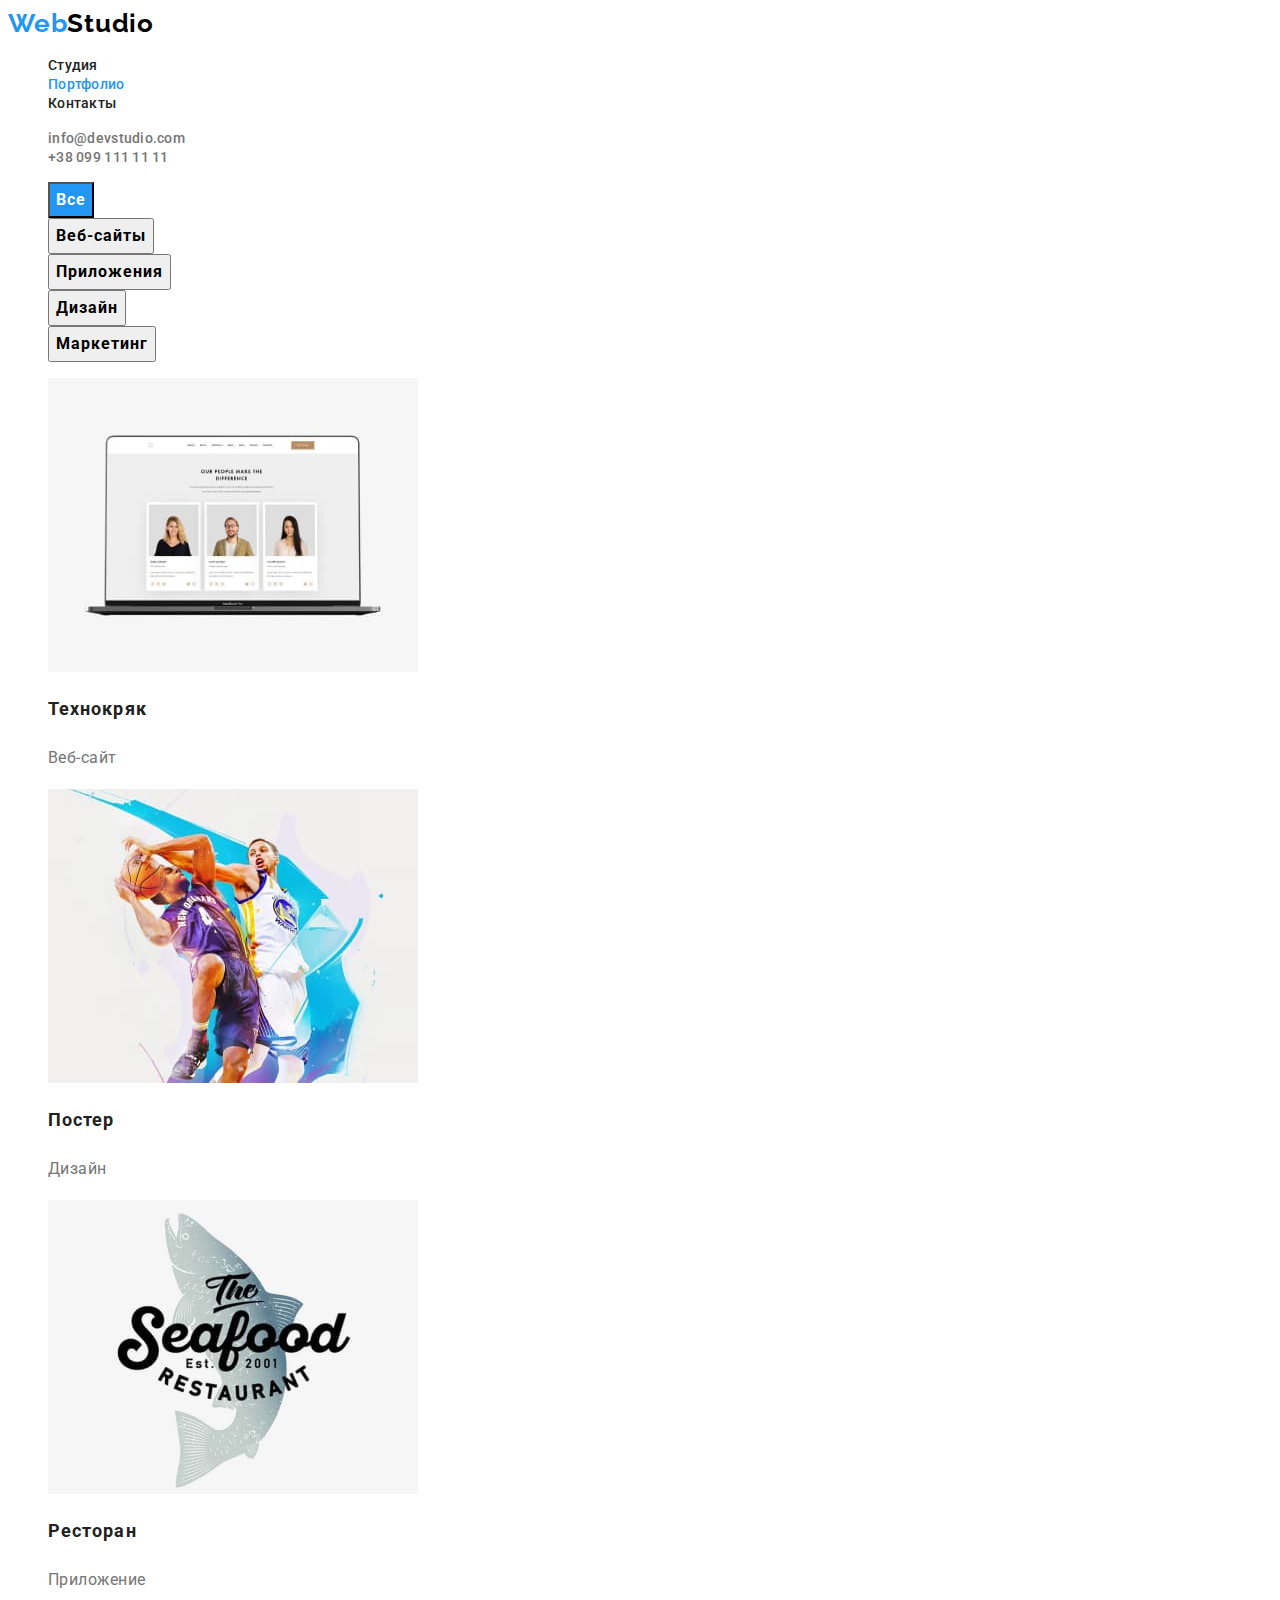
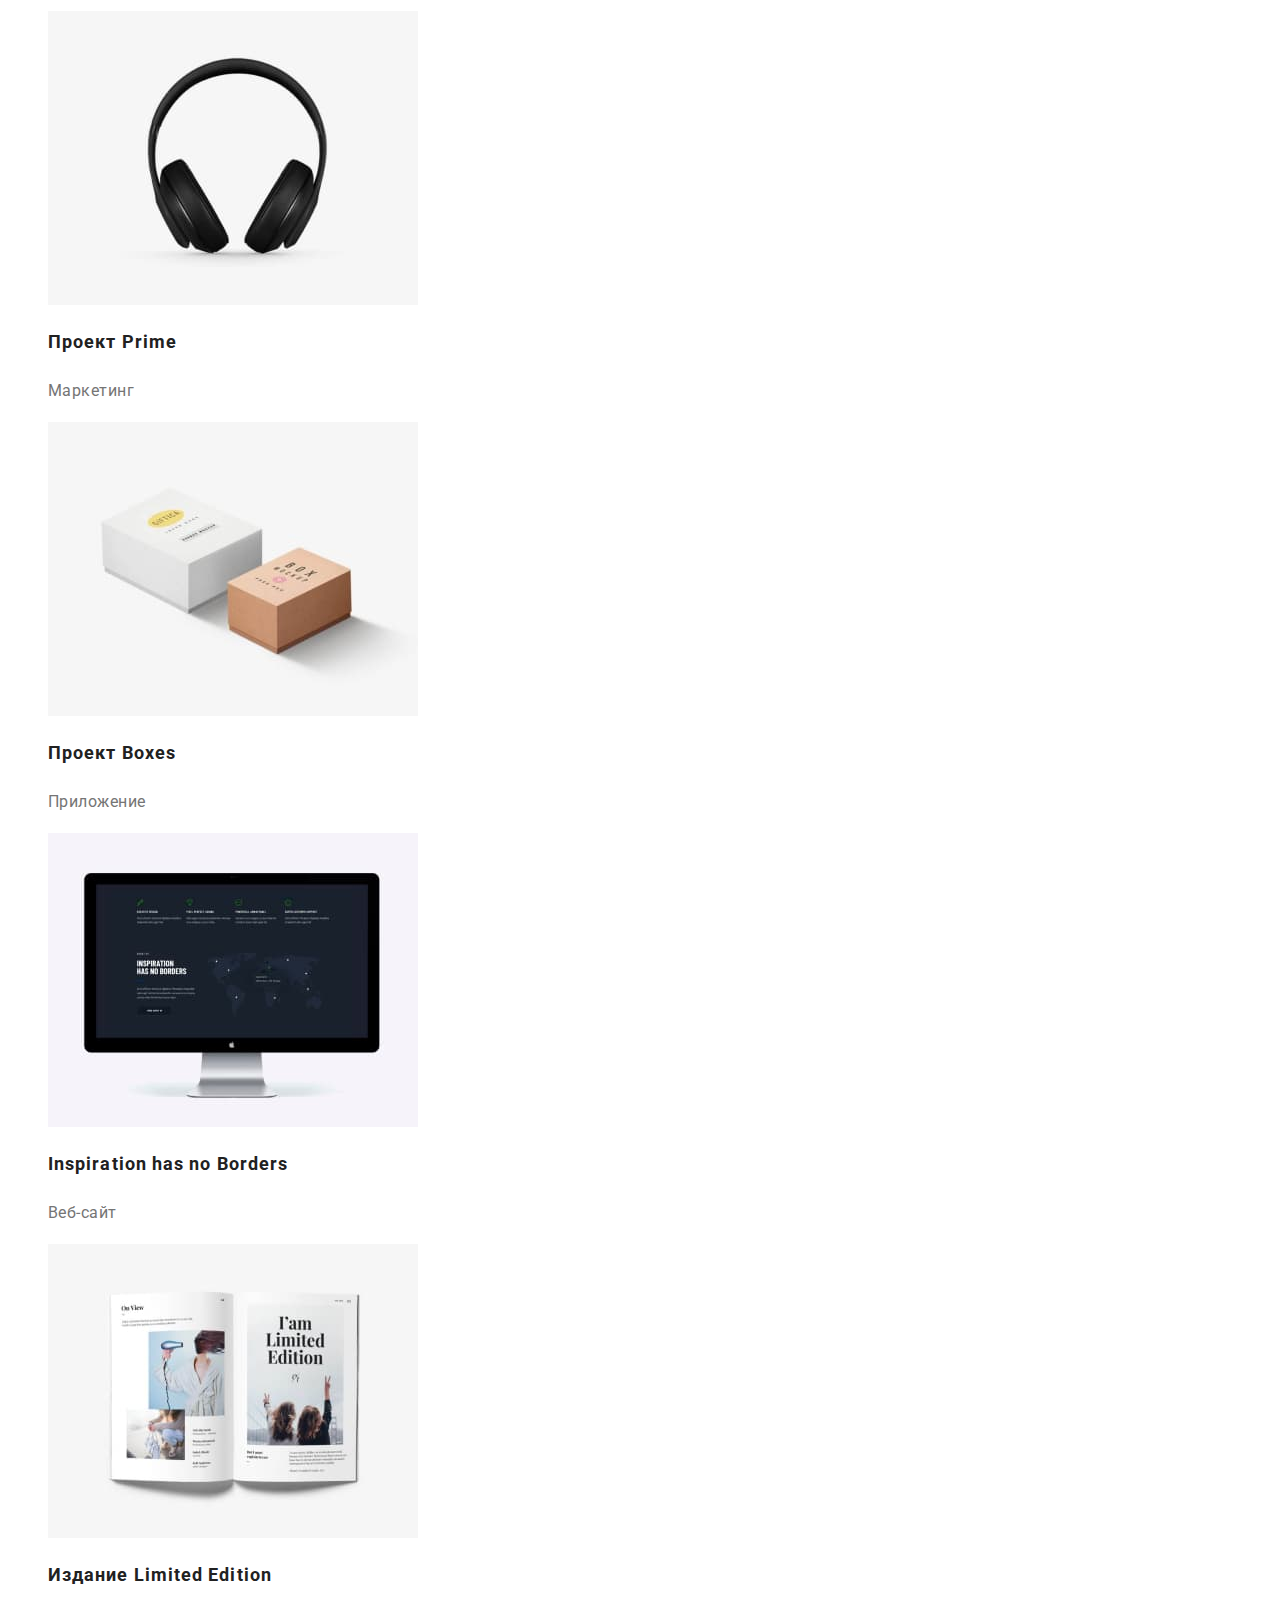
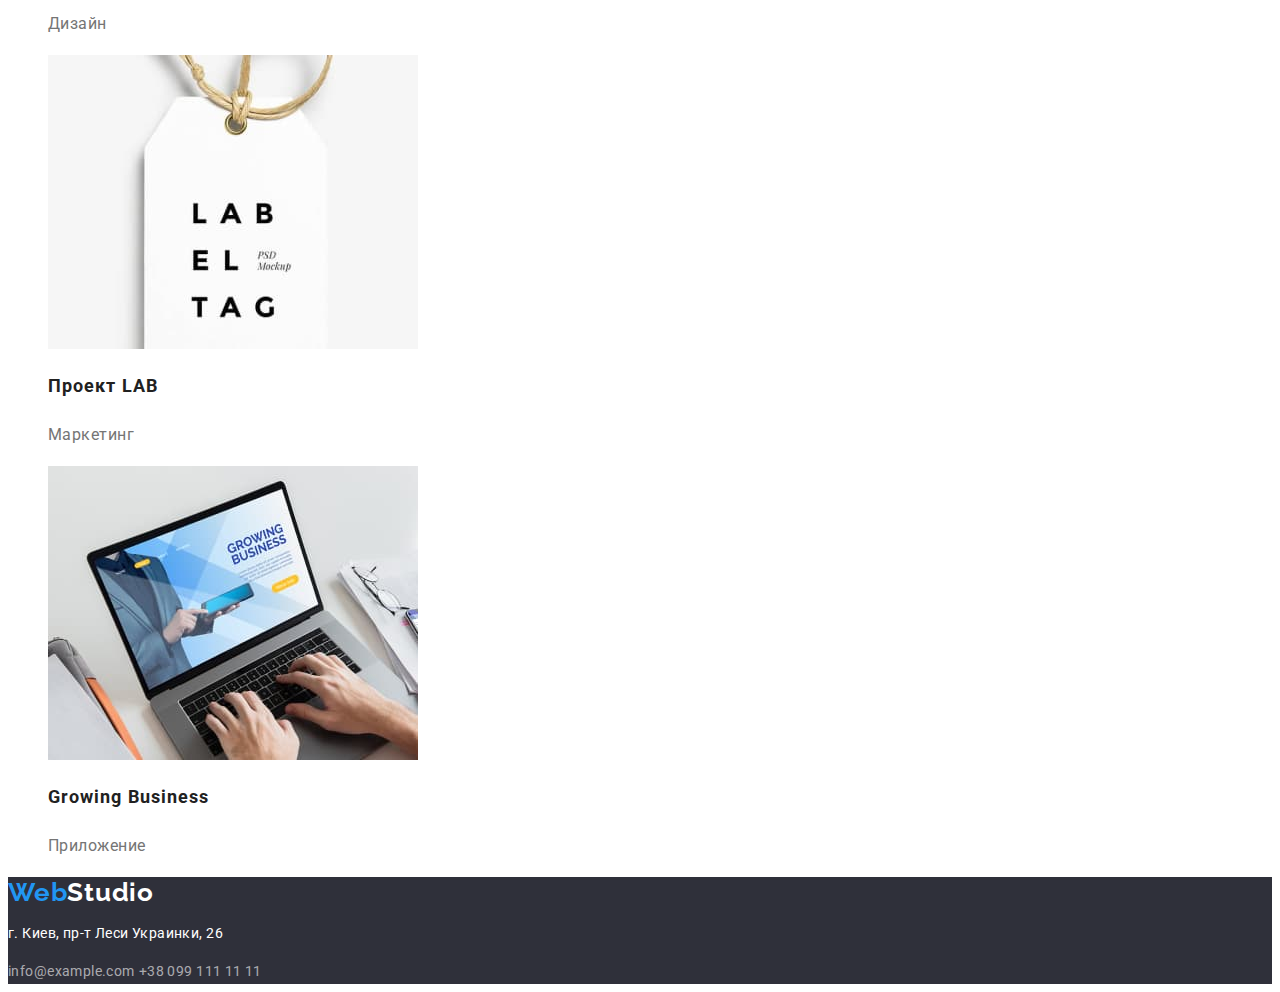
==== portfolio.html @ f2d8eeba "Initial commit" ====
<!DOCTYPE html>
<html lang="ru">
  <head>
    <meta charset="UTF-8" />
    <meta http-equiv="X-UA-Compatible" content="IE=edge" />
    <meta name="viewport" content="width=device-width, initial-scale=1.0" />
    <title lang="en">Портфолио</title>
    <!-- Fonts start -->
    <link rel="preconnect" href="https://fonts.googleapis.com" />
    <link rel="preconnect" href="https://fonts.gstatic.com" crossorigin />
    <link
      href="https://fonts.googleapis.com/css2?family=Raleway:wght@700&family=Roboto:wght@400;500;700;900&display=swap"
      rel="stylesheet"
    />
    <!-- Font end -->
    <link rel="stylesheet" href="./css/styles.css" />
  </head>
  <body>
    <!--Header-->

    <header class="header">
      <a class="link header-logo" lang="en" href="./index.html"
        >Web<span class="header-logo-cl">Studio</span></a
      >
      <nav class="nav">
        <ul class="list nav-list">
          <li><a class="link nav-link nav-link" href="./index.html">Студия</a></li>
          <li><a class="link nav-link-current" href="./portfolio.html">Портфолио</a></li>
          <li><a class="link nav-link" href="">Контакты</a></li>
        </ul>
      </nav>
      <ul class="list contact-list">
        <li>
          <a class="link header-link" lang="en" href="mailto:info@devstudio.com"
            >info@devstudio.com</a
          >
        </li>
        <li><a class="link header-link" href="tel:+380961111111">+38 099 111 11 11</a></li>
      </ul>
    </header>

    <!-- Main portfolio -->

    <main class="portfolio">
      <h1 hidden>Портфолио</h1>
      <section>
        <ul class="list portfolio-but-list">
          <li>
            <button class="btn portfolio-btn-current" type="button">Все</button>
          </li>
          <li><button class="btn portfolio-btn" type="button">Веб-сайты</button></li>
          <li><button class="btn portfolio-btn" type="button">Приложения</button></li>
          <li><button class="btn portfolio-btn" type="button">Дизайн</button></li>
          <li><button class="btn portfolio-btn" type="button">Маркетинг</button></li>
        </ul>
        <ul>
          <li class="list portfolio-list">
            <a class="link" href="">
              <img src="./images/portfolio/tehnokryac.jpg" alt="веб-сайт технокряк" width="370" />
              <h2 class="portfolio-title">Технокряк</h2>
              <p class="portfolio-text">Веб-сайт</p>
            </a>
          </li>
          <li class="list portfolio-list">
            <a class="link" href="">
              <img src="./images/portfolio/poster.jpg" alt="Постер" width="370" />
              <h2 class="portfolio-title">Постер</h2>
              <p class="portfolio-text">Дизайн</p>
            </a>
          </li>
          <li class="list portfolio-list">
            <a class="link" href="">
              <img src="./images/portfolio/restaurant.jpg" alt="Ресторан морской эды" width="370" />
              <h2 class="portfolio-title">Ресторан</h2>
              <p class="portfolio-text">Приложение</p>
            </a>
          </li>
          <li class="list portfolio-list">
            <a class="link" href="">
              <img src="./images/portfolio/project_prime.jpg" alt="Проект прайм" width="370" />
              <h2 class="portfolio-title">Проект Prime</h2>
              <p class="portfolio-text">Маркетинг</p>
            </a>
          </li>
          <li class="list portfolio-list">
            <a class="link" href="">
              <img src="./images/portfolio/project_boxes.jpg" alt="Проект Коробки" width="370" />
              <h2 class="portfolio-title">Проект Boxes</h2>
              <p class="portfolio-text">Приложение</p>
            </a>
          </li>
          <li class="list portfolio-list">
            <a class="link" href="">
              <img
                src="./images/portfolio/inspiration.jpg"
                lang="en"
                alt="Inspiration has no Borders"
                width="370"
              />
              <h2 lang="en" class="portfolio-title">Inspiration has no Borders</h2>
              <p class="portfolio-text">Веб-сайт</p>
            </a>
          </li>
          <li class="list portfolio-list">
            <a class="link" href="">
              <img src="./images/portfolio/limeted_edition.jpg" alt="Издание" width="370" />
              <h2 class="portfolio-title">Издание Limited Edition</h2>
              <p class="portfolio-text">Дизайн</p>
            </a>
          </li>

          <li class="list portfolio-list">
            <a class="link" href="">
              <img src="./images/portfolio/project_lab.jpg" alt="Проект ЛАБ" width="370" />
              <h2 class="portfolio-title">Проект LAB</h2>
              <p class="portfolio-text">Маркетинг</p>
            </a>
          </li>
          <li class="list portfolio-list">
            <a class="link" href="">
              <img
                src="./images/portfolio/growing_busines.jpg"
                lang="en"
                alt="Growing Business"
                width="370"
              />
              <h2 class="portfolio-title">Growing Business</h2>
              <p class="portfolio-text">Приложение</p>
            </a>
          </li>
        </ul>
      </section>
    </main>

    <!-- Footter -->

    <footer class="footer">
      <a class="link footer-logo" lang="en" href="./index.html"
        >Web<span class="footer-logo-cl">Studio</span></a
      >
      <address class="address">
        <p class="footer-text">г. Киев, пр-т Леси Украинки, 26</p>
        <a class="link footer-link" lang="en" href="mailto:info@example.com">info@example.com</a>
        <a class="link footer-link" href="tel:+380961111111">+38 099 111 11 11</a>
      </address>
    </footer>
  </body>
</html>
---- css/styles.css ----
:root {
  /* Fonts */
  --main-font: 'Roboto', sans-serif;
  --secondary-font: 'Raleway', sans-serif;
  /* Text colors */
  --main-txt-cl: #757575;
  --accent-txt-cl: #2196f3;
  /* bg colors */
  --dark-bg-cl: #2f303a;
  --light-bg-cl: #f5f4fa;
  --light-bg-portfolio-cl: #eeeeee;
  /* Others */
}

/* Comon styles */

body {
  font-family: var(--main-font);
  color: var(--main-txt-cl);
}

/* Reset styles */

.list {
  list-style: none;
  color: currentColor;
}
.link {
  text-decoration: none;
}

/* Base styles */
.btn {
  font-family: inherit;
  font-weight: 700;
  font-size: 16px;
  line-height: 1.88em;
  display: flex;
  letter-spacing: 0.06em;
  cursor: pointer;
}
.btn:hover {
  color: #ffffff;
  background-color: var(--accent-txt-cl);
}
.btn:focus {
  color: #ffffff;
  background-color: var(--accent-txt-cl);
}
/* header  */

/* Navigation */
.header-link {
  color: #757575;
  font-weight: 500;
  font-size: 14px;
  line-height: 1.14em;
  letter-spacing: 0.02em;
}
.nav-link {
  font-weight: 500;
  font-size: 14px;
  line-height: 1.14em;
  letter-spacing: 0.02em;
  color: #212121;
}
.nav-link:hover,
.nav-link:focus,
.header-link:hover,
.header-link:focus {
  color: var(--accent-txt-cl);
}
.footer-link:hover,
.footer-link:focus {
  color: var(--accent-txt-cl);
}
.portfolio-btn-current {
  background-color: #2196f3;
  color: #ffffff;
}
.nav-link-current,
.header-logo,
.footer-logo {
  color: var(--accent-txt-cl);
}

/* Logo */

.header-logo {
  font-family: 'Raleway';
  font-style: normal;
  font-weight: 700;
  font-size: 26px;
  line-height: 1.19em;
  letter-spacing: 0.03em;

  color: #2196f3;
}
.header-logo-cl {
  font-family: 'Raleway';
  font-weight: 700;
  font-size: 26px;
  line-height: 1.19em;
  letter-spacing: 0.03em;
}
.header-logo-cl {
  color: #000000;
}

/* Hero */
.main-section {
  background: #2f303a;
}
.main-text {
  font-weight: 900;
  font-size: 44px;
  line-height: 1.36em;
  text-align: center;
  letter-spacing: 0.06em;
  text-transform: uppercase;

  color: #ffffff;
}
.btn-mode-blue {
  font-weight: 700;
  font-size: 16px;
  line-height: 1.88em;
  display: flex;
  letter-spacing: 0.06em;
  color: #ffffff;
  background-color: var(--accent-txt-cl);
}
.btn-mode-blue:focus {
  background-color: #188ce8;
}
.btn-mode-blue:hover {
  background-color: #188ce8;
}

/* About us */

.about-item-title {
  font-weight: 700;
  font-size: 14px;
  line-height: 1.14em;
  letter-spacing: 0.03em;
  text-transform: uppercase;

  color: #212121;
}
.about-item-text {
  font-weight: 400;
  font-size: 14px;
  line-height: 1.71em;

  letter-spacing: 0.03em;
}

/* Specification */

.Specification-title {
  font-weight: 700;
  font-size: 36px;
  line-height: 1.17em;
  letter-spacing: 0.03em;

  color: #212121;
}

/* Teem */

.teem-section {
  background: #f5f4fa;
}
.Teem-title {
  font-weight: 700;
  font-size: 36px;
  line-height: 1.17em;
  letter-spacing: 0.03em;
  color: #212121;
}
.Teem-name-title {
  font-weight: 500;
  font-size: 16px;
  line-height: 1.19em;
  letter-spacing: 0.03em;

  color: #212121;
}
.teem-text {
  font-weight: 400;
  font-size: 16px;
  line-height: 1.19em;
  letter-spacing: 0.03em;
}
/* Footer */

/*Footer logo */
.footer {
  background: #2f303a;
}
.footer-logo {
  font-family: 'Raleway';
  font-style: normal;
  font-weight: 700;
  font-size: 26px;
  line-height: 1.14em;
  letter-spacing: 0.03em;

  color: #2196f3;
}

.footer-logo-cl {
  font-family: 'Raleway';
  font-weight: 700;
  font-size: 26px;
  line-height: 1.19em;
  letter-spacing: 0.03em;

  color: #ffffff;
}
/* Adress */

.footer-text {
  font-weight: 400;
  font-size: 14px;
  line-height: 1.71em;
  letter-spacing: 0.03em;

  color: #ffffff;
}
.address {
  font-style: normal;
}
.footer-link {
  font-weight: 400;
  font-size: 14px;
  line-height: 1.71em;
  letter-spacing: 0.03em;

  color: rgba(255, 255, 255, 0.6);
}

/* Portfolio */

.portfolio-title {
  font-weight: 700;
  font-size: 18px;
  line-height: 2em;
  letter-spacing: 0.06em;

  color: #212121;
}
.portfolio-text {
  font-weight: 400;
  font-size: 16px;
  line-height: 1.88em;
  letter-spacing: 0.03em;

  color: #757575;
}
.nav-link-current {
  font-weight: 500;
  font-size: 14px;
  line-height: 1.14em;
  letter-spacing: 0.02em;

  color: #2196f3;
}
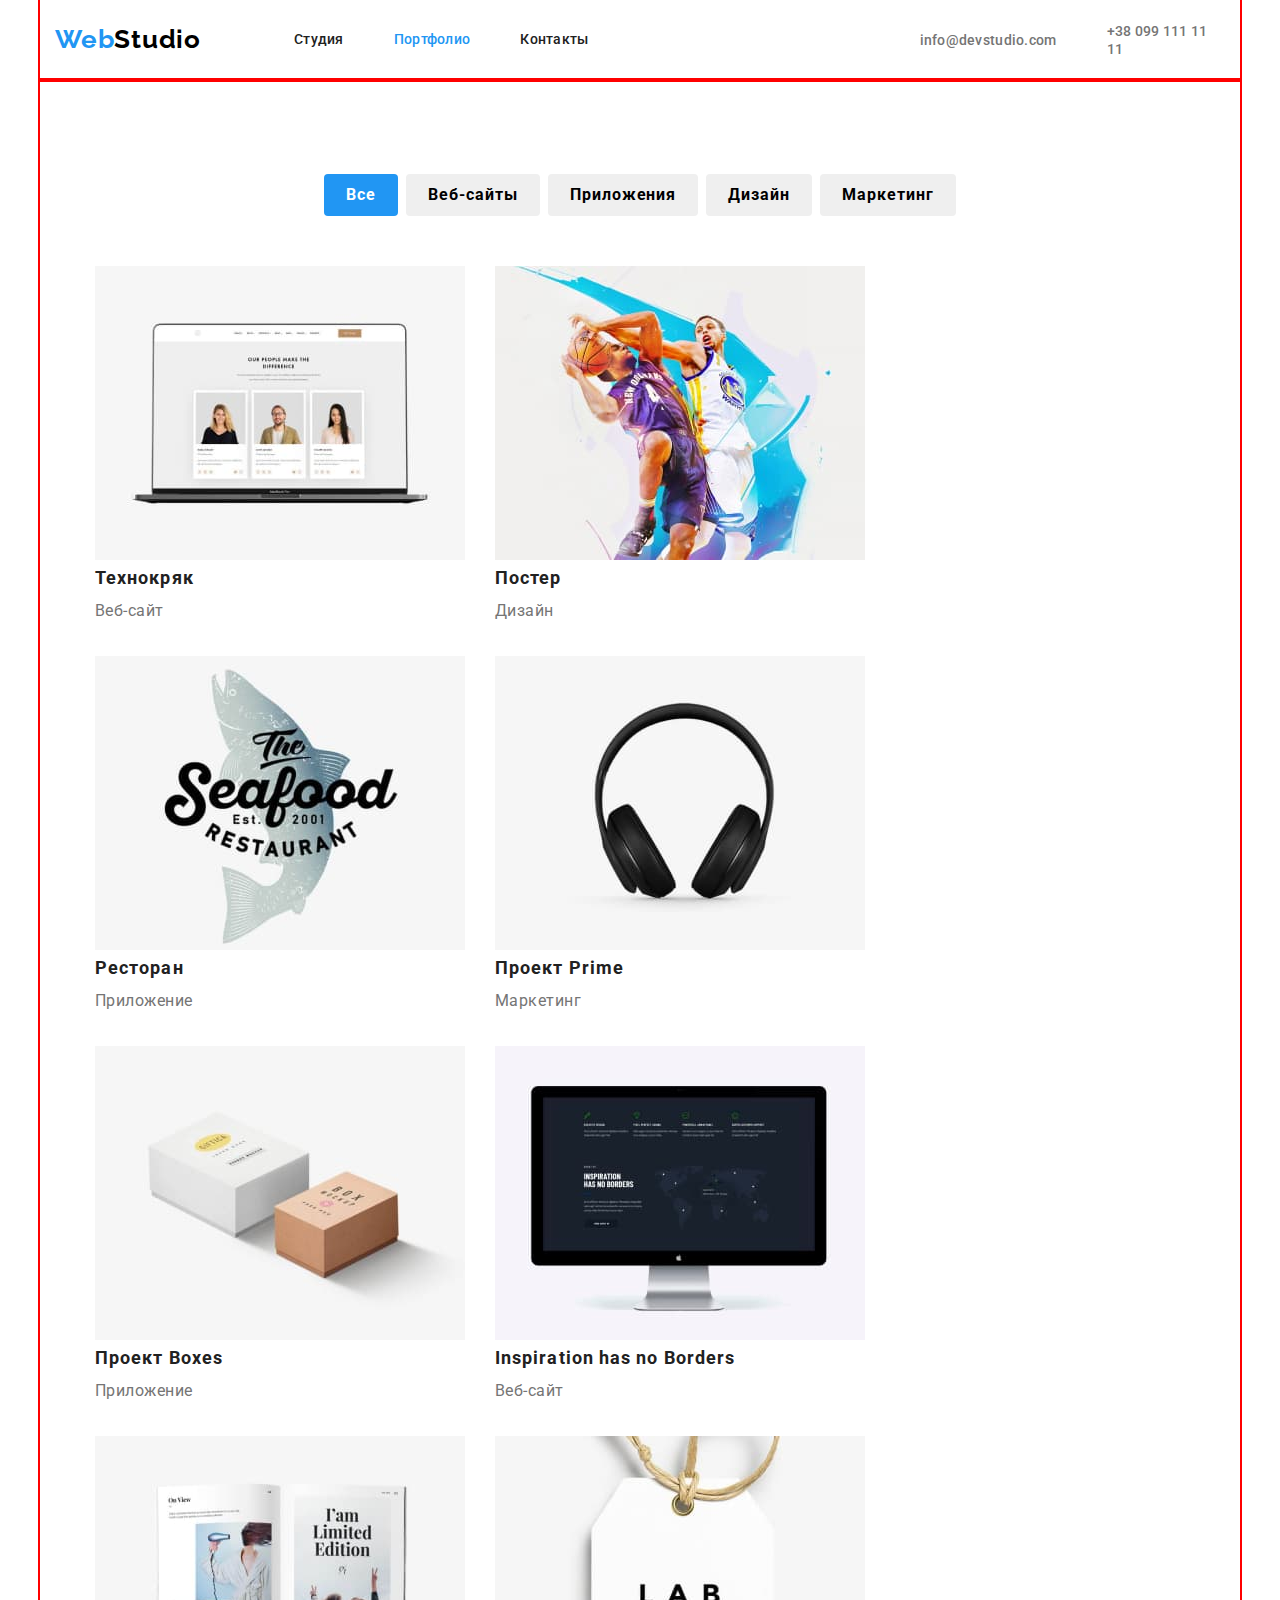
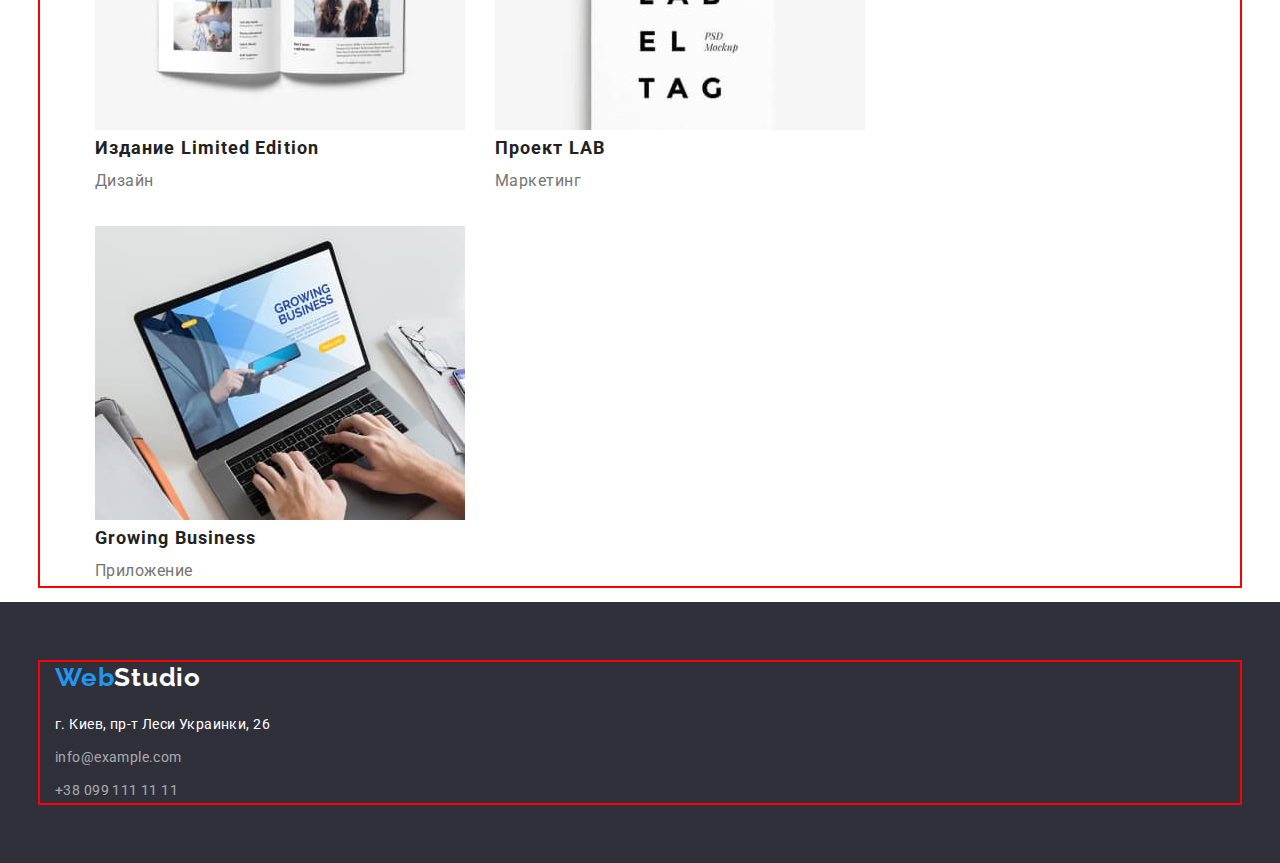
==== commit 31fb9dac: "studio+" ====
--- a/portfolio.html
+++ b/portfolio.html
@@ -12,6 +12,10 @@
       href="https://fonts.googleapis.com/css2?family=Raleway:wght@700&family=Roboto:wght@400;500;700;900&display=swap"
       rel="stylesheet"
     />
+    <link
+      rel="stylesheet"
+      href="https://cdnjs.cloudflare.com/ajax/libs/modern-normalize/1.1.0/modern-normalize.min.css"
+    />
     <!-- Font end -->
     <link rel="stylesheet" href="./css/styles.css" />
   </head>
@@ -19,130 +23,137 @@
     <!--Header-->
 
     <header class="header">
-      <a class="link header-logo" lang="en" href="./index.html"
-        >Web<span class="header-logo-cl">Studio</span></a
-      >
-      <nav class="nav">
-        <ul class="list nav-list">
-          <li><a class="link nav-link nav-link" href="./index.html">Студия</a></li>
-          <li><a class="link nav-link-current" href="./portfolio.html">Портфолио</a></li>
-          <li><a class="link nav-link" href="">Контакты</a></li>
+      <div class="conteiner header-conteiner">
+        <a class="link header-logo" lang="en" href="./index.html"
+          >Web<span class="header-logo-cl">Studio</span></a
+        >
+        <nav class="nav">
+          <ul class="list nav-list">
+            <li><a class="link nav-link nav-link" href="./index.html">Студия</a></li>
+            <li><a class="link nav-link nav-link-current" href="./portfolio.html">Портфолио</a></li>
+            <li><a class="link nav-link" href="">Контакты</a></li>
+          </ul>
+        </nav>
+        <ul class="list contact-list">
+          <li>
+            <a class="link header-link" lang="en" href="mailto:info@devstudio.com"
+              >info@devstudio.com</a
+            >
+          </li>
+          <li><a class="link header-link" href="tel:+380961111111">+38 099 111 11 11</a></li>
         </ul>
-      </nav>
-      <ul class="list contact-list">
-        <li>
-          <a class="link header-link" lang="en" href="mailto:info@devstudio.com"
-            >info@devstudio.com</a
-          >
-        </li>
-        <li><a class="link header-link" href="tel:+380961111111">+38 099 111 11 11</a></li>
-      </ul>
+      </div>
     </header>
 
     <!-- Main portfolio -->
 
     <main class="portfolio">
-      <h1 hidden>Портфолио</h1>
       <section>
-        <ul class="list portfolio-but-list">
-          <li>
-            <button class="btn portfolio-btn-current" type="button">Все</button>
-          </li>
-          <li><button class="btn portfolio-btn" type="button">Веб-сайты</button></li>
-          <li><button class="btn portfolio-btn" type="button">Приложения</button></li>
-          <li><button class="btn portfolio-btn" type="button">Дизайн</button></li>
-          <li><button class="btn portfolio-btn" type="button">Маркетинг</button></li>
-        </ul>
-        <ul>
-          <li class="list portfolio-list">
-            <a class="link" href="">
-              <img src="./images/portfolio/tehnokryac.jpg" alt="веб-сайт технокряк" width="370" />
-              <h2 class="portfolio-title">Технокряк</h2>
-              <p class="portfolio-text">Веб-сайт</p>
-            </a>
-          </li>
-          <li class="list portfolio-list">
-            <a class="link" href="">
-              <img src="./images/portfolio/poster.jpg" alt="Постер" width="370" />
-              <h2 class="portfolio-title">Постер</h2>
-              <p class="portfolio-text">Дизайн</p>
-            </a>
-          </li>
-          <li class="list portfolio-list">
-            <a class="link" href="">
-              <img src="./images/portfolio/restaurant.jpg" alt="Ресторан морской эды" width="370" />
-              <h2 class="portfolio-title">Ресторан</h2>
-              <p class="portfolio-text">Приложение</p>
-            </a>
-          </li>
-          <li class="list portfolio-list">
-            <a class="link" href="">
-              <img src="./images/portfolio/project_prime.jpg" alt="Проект прайм" width="370" />
-              <h2 class="portfolio-title">Проект Prime</h2>
-              <p class="portfolio-text">Маркетинг</p>
-            </a>
-          </li>
-          <li class="list portfolio-list">
-            <a class="link" href="">
-              <img src="./images/portfolio/project_boxes.jpg" alt="Проект Коробки" width="370" />
-              <h2 class="portfolio-title">Проект Boxes</h2>
-              <p class="portfolio-text">Приложение</p>
-            </a>
-          </li>
-          <li class="list portfolio-list">
-            <a class="link" href="">
-              <img
-                src="./images/portfolio/inspiration.jpg"
-                lang="en"
-                alt="Inspiration has no Borders"
-                width="370"
-              />
-              <h2 lang="en" class="portfolio-title">Inspiration has no Borders</h2>
-              <p class="portfolio-text">Веб-сайт</p>
-            </a>
-          </li>
-          <li class="list portfolio-list">
-            <a class="link" href="">
-              <img src="./images/portfolio/limeted_edition.jpg" alt="Издание" width="370" />
-              <h2 class="portfolio-title">Издание Limited Edition</h2>
-              <p class="portfolio-text">Дизайн</p>
-            </a>
-          </li>
-
-          <li class="list portfolio-list">
-            <a class="link" href="">
-              <img src="./images/portfolio/project_lab.jpg" alt="Проект ЛАБ" width="370" />
-              <h2 class="portfolio-title">Проект LAB</h2>
-              <p class="portfolio-text">Маркетинг</p>
-            </a>
-          </li>
-          <li class="list portfolio-list">
-            <a class="link" href="">
-              <img
-                src="./images/portfolio/growing_busines.jpg"
-                lang="en"
-                alt="Growing Business"
-                width="370"
-              />
-              <h2 class="portfolio-title">Growing Business</h2>
-              <p class="portfolio-text">Приложение</p>
-            </a>
-          </li>
-        </ul>
+        <div class="conteiner">
+          <h1 class="visually-hidden">Портфолио</h1>
+ <!-- Buttons -->
+          <ul class="list portfolio-but-list">
+            <li>
+              <button class="btn portfolio-btn-current" type="button">Все</button>
+            </li>
+            <li><button class="btn portfolio-btn" type="button">Веб-сайты</button></li>
+            <li><button class="btn portfolio-btn" type="button">Приложения</button></li>
+            <li><button class="btn portfolio-btn" type="button">Дизайн</button></li>
+            <li><button class="btn portfolio-btn" type="button">Маркетинг</button></li>
+          </ul>
+          <ul class="portfolio-list">
+            <li class="link portfolio-item">
+              <a class="link" href="">
+                <img src="./images/portfolio/tehnokryac.jpg" alt="веб-сайт технокряк" width="370" />
+                <h2 class="portfolio-title">Технокряк</h2>
+                <p class="portfolio-text">Веб-сайт</p>
+              </a>
+            </li>
+            <li class="link portfolio-item">
+              <a class="link" href="">
+                <img src="./images/portfolio/poster.jpg" alt="Постер" width="370" />
+                <h2 class="portfolio-title">Постер</h2>
+                <p class="portfolio-text">Дизайн</p>
+              </a>
+            </li>
+            <li class="link portfolio-item">
+              <a class="link" href="">
+                <img src="./images/portfolio/restaurant.jpg" alt="Ресторан морской эды" width="370" />
+                <h2 class="portfolio-title">Ресторан</h2>
+                <p class="portfolio-text">Приложение</p>
+              </a>
+            </li>
+            <li class="link portfolio-item">
+              <a class="link" href="">
+                <img src="./images/portfolio/project_prime.jpg" alt="Проект прайм" width="370" />
+                <h2 class="portfolio-title">Проект Prime</h2>
+                <p class="portfolio-text">Маркетинг</p>
+              </a>
+            </li>
+            <li class="link portfolio-item">
+              <a class="link" href="">
+                <img src="./images/portfolio/project_boxes.jpg" alt="Проект Коробки" width="370" />
+                <h2 class="portfolio-title">Проект Boxes</h2>
+                <p class="portfolio-text">Приложение</p>
+              </a>
+            </li>
+            <li class="link portfolio-item">
+              <a class="link" href="">
+                <img
+                  src="./images/portfolio/inspiration.jpg"
+                  lang="en"
+                  alt="Inspiration has no Borders"
+                  width="370"
+                />
+                <h2 lang="en" class="portfolio-title">Inspiration has no Borders</h2>
+                <p class="portfolio-text">Веб-сайт</p>
+              </a>
+            </li>
+            <li class="link portfolio-item">
+              <a class="link" href="">
+                <img src="./images/portfolio/limeted_edition.jpg" alt="Издание" width="370" />
+                <h2 class="portfolio-title">Издание Limited Edition</h2>
+                <p class="portfolio-text">Дизайн</p>
+              </a>
+            </li>
+  
+            <li class="link portfolio-item">
+              <a class="link" href="">
+                <img src="./images/portfolio/project_lab.jpg" alt="Проект ЛАБ" width="370" />
+                <h2 class="portfolio-title">Проект LAB</h2>
+                <p class="portfolio-text">Маркетинг</p>
+              </a>
+            </li>
+            <li class="link portfolio-item">
+              <a class="link" href="">
+                <img
+                  src="./images/portfolio/growing_busines.jpg"
+                  lang="en"
+                  alt="Growing Business"
+                  width="370"
+                />
+                <h2 class="portfolio-title">Growing Business</h2>
+                <p class="portfolio-text">Приложение</p>
+              </a>
+            </li>
+          </ul>
+        </div>       
       </section>
     </main>
 
     <!-- Footter -->
 
     <footer class="footer">
-      <a class="link footer-logo" lang="en" href="./index.html"
-        >Web<span class="footer-logo-cl">Studio</span></a
-      >
-      <address class="address">
-        <p class="footer-text">г. Киев, пр-т Леси Украинки, 26</p>
-        <a class="link footer-link" lang="en" href="mailto:info@example.com">info@example.com</a>
-        <a class="link footer-link" href="tel:+380961111111">+38 099 111 11 11</a>
-      </address>
+      <div class="conteiner">
+        <a class="link footer-logo" lang="en" href="./index.html"
+          >Web<span class="footer-logo-cl">Studio</span></a
+        >
+        <address class="address">
+          <p class="footer-text">г. Киев, пр-т Леси Украинки, 26</p>
+          <a class="link footer-link" lang="en" href="mailto:info@example.com">info@example.com</a>
+          <a class="link footer-tel" href="tel:+380961111111">+38 099 111 11 11</a>
+        </address>
+      </div>
     </footer>
   </body>
 </html>
--- a/css/styles.css
+++ b/css/styles.css
@@ -9,6 +9,7 @@
   --dark-bg-cl: #2f303a;
   --light-bg-cl: #f5f4fa;
   --light-bg-portfolio-cl: #eeeeee;
+  --main-white: #ffffff;
   /* Others */
 }
 
@@ -21,12 +22,31 @@
 
 /* Reset styles */
 
+
+.link,
 .list {
   list-style: none;
   color: currentColor;
-}
-.link {
   text-decoration: none;
+  margin: 0;
+  padding: 0;
+}
+h1,
+h2,
+h3,
+h4,
+h5,
+p {
+  margin: 0;
+}
+img {
+  display: block;
+}
+.conteiner {
+  width: 1200px;
+  margin: 0 auto;
+  padding: 0 15px;
+  outline: 2px solid red;
 }
 
 /* Base styles */
@@ -38,32 +58,62 @@
   display: flex;
   letter-spacing: 0.06em;
   cursor: pointer;
+  padding: 6px 22px;
+  border-radius: 4px;
+  border: none;
 }
 .btn:hover {
-  color: #ffffff;
+  color: var(--main-white);
   background-color: var(--accent-txt-cl);
 }
 .btn:focus {
-  color: #ffffff;
+  color: var(--main-white);
   background-color: var(--accent-txt-cl);
 }
+
 /* header  */
 
+.header-conteiner {
+  display: flex;
+}
+.header {
+  background-color: var(--main-white);
+}
+
+/* Logo */
+
+.header-logo {
+  font-family: 'Raleway';
+  font-style: normal;
+  font-weight: 700;
+  font-size: 26px;
+  line-height: 1.19em;
+  letter-spacing: 0.03em;
+
+  color: #2196f3;
+}
+
+.header-logo-cl {
+  color: #000000;
+}
+.header-logo {
+  display: block;
+  padding-top: 24px;
+  align-items: center;
+  margin-right: 93px;
+}
+
 /* Navigation */
+
 .header-link {
-  color: #757575;
+  color: var(--main-txt-cl);
   font-weight: 500;
   font-size: 14px;
   line-height: 1.14em;
   letter-spacing: 0.02em;
-}
-.nav-link {
-  font-weight: 500;
-  font-size: 14px;
-  line-height: 1.14em;
-  letter-spacing: 0.02em;
-  color: #212121;
-}
+  padding: 32px 0;
+}
+
 .nav-link:hover,
 .nav-link:focus,
 .header-link:hover,
@@ -74,42 +124,57 @@
 .footer-link:focus {
   color: var(--accent-txt-cl);
 }
+.footer-tel:hover,
+.footer-tel:focus {
+  color: var(--accent-txt-cl);
+}
 .portfolio-btn-current {
   background-color: #2196f3;
-  color: #ffffff;
+  color: var(--main-white);
+}
+.nav-link {
+  font-weight: 500;
+  font-size: 14px;
+  line-height: 1.14em;
+  letter-spacing: 0.02em;
+  color: #212121;
+  display: block;
+  padding: 32px 0;
 }
 .nav-link-current,
 .header-logo,
 .footer-logo {
   color: var(--accent-txt-cl);
 }
-
-/* Logo */
-
-.header-logo {
-  font-family: 'Raleway';
-  font-style: normal;
-  font-weight: 700;
-  font-size: 26px;
-  line-height: 1.19em;
-  letter-spacing: 0.03em;
-
-  color: #2196f3;
-}
-.header-logo-cl {
-  font-family: 'Raleway';
-  font-weight: 700;
-  font-size: 26px;
-  line-height: 1.19em;
-  letter-spacing: 0.03em;
-}
-.header-logo-cl {
-  color: #000000;
-}
-
+.nav-list {
+  display: flex;
+  gap: 50px;
+  align-items: center;
+}
+.nav {
+  margin-right: 331px;
+}
+
+/* Contacts */
+
+.contact-list {
+  display: flex;
+  align-items: center;
+  gap: 50px;
+}
 /* Hero */
+
 .main-section {
-  background: #2f303a;
+  background: var(--dark-bg-cl);
+}
+.main-section {
+  padding-top: 200px;
+  padding-bottom: 200px;
+}
+.main-text {
+  max-width: 696px;
+  margin: 0 auto;
+  margin-bottom: 30px;
 }
 .main-text {
   font-weight: 900;
@@ -119,7 +184,7 @@
   letter-spacing: 0.06em;
   text-transform: uppercase;
 
-  color: #ffffff;
+  color: var(--main-white);
 }
 .btn-mode-blue {
   font-weight: 700;
@@ -136,9 +201,31 @@
 .btn-mode-blue:hover {
   background-color: #188ce8;
 }
+.btn-mode-blue {
+  align-items: center;
+  border-radius: 4px;
+  margin: auto;
+  padding: 10px 32px;
+  border: none;
+}
 
 /* About us */
 
+.visually-hidden {
+  position: absolute;
+  white-space: nowrap;
+  width: 1px;
+  height: 1px;
+  overflow: hidden;
+  border: 0;
+  padding: 0;
+  clip: rect(0 0 0 0);
+  clip-path: inset(50%);
+  margin: -1px;
+}
+.about-section {
+  padding: 94px 0;
+}
 .about-item-title {
   font-weight: 700;
   font-size: 14px;
@@ -155,9 +242,20 @@
 
   letter-spacing: 0.03em;
 }
-
+.about-list {
+  display: flex;
+  gap: 30px;
+}
+.about-item {
+  width: 270px;
+}
+.about-item-title {
+  margin-bottom: 10px;
+}
 /* Specification */
-
+.Specification {
+  padding-bottom: 94px;
+}
 .Specification-title {
   font-weight: 700;
   font-size: 36px;
@@ -166,20 +264,33 @@
 
   color: #212121;
 }
+.Specification-title {
+  text-align: center;
+  margin-bottom: 50px;
+}
+.Specification-list {
+  display: flex;
+  gap: 30px;
+}
 
 /* Teem */
-
+/* Text decoration */
 .teem-section {
   background: #f5f4fa;
 }
-.Teem-title {
+.teem-title {
   font-weight: 700;
   font-size: 36px;
   line-height: 1.17em;
   letter-spacing: 0.03em;
   color: #212121;
 }
-.Teem-name-title {
+.teem-title {
+  text-align: center;
+  padding-top: 94px;
+  margin-bottom: 50px;
+}
+.teem-name-title {
   font-weight: 500;
   font-size: 16px;
   line-height: 1.19em;
@@ -187,14 +298,38 @@
 
   color: #212121;
 }
+
 .teem-text {
   font-weight: 400;
   font-size: 16px;
   line-height: 1.19em;
   letter-spacing: 0.03em;
 }
+/* Block decoration */
+.teem-section {
+  padding: 94px 0;
+}
+.teem-list {
+  display: flex;
+  gap: 30px;
+}
+.teem-img {
+  text-align: center;
+}
+.teem-names {
+  padding: 30px 10px;
+}
+.teem-name-title {
+  margin-bottom: 10px;
+  text-align: center;
+}
+.teem-text {
+  text-align: center;
+}
+
 /* Footer */
 
+/* Text decoration */
 /*Footer logo */
 .footer {
   background: #2f303a;
@@ -232,17 +367,43 @@
 .address {
   font-style: normal;
 }
+.footer-link,
+.footer-tel {
+  font-weight: 400;
+  font-size: 14px;
+  line-height: 1.71em;
+  letter-spacing: 0.03em;
+
+  color: rgba(255, 255, 255, 0.6);
+}
+/* Box decoration */
+.footer {
+  padding: 60px 0;
+}
+.footer-logo {
+  display: block;
+}
+.footer-logo {
+  margin-bottom: 20px;
+}
+.footer-text {
+  margin-bottom: 9px;
+}
 .footer-link {
-  font-weight: 400;
-  font-size: 14px;
-  line-height: 1.71em;
-  letter-spacing: 0.03em;
-
-  color: rgba(255, 255, 255, 0.6);
+  display: block;
+  margin-bottom: 9px;
 }
 
 /* Portfolio */
 
+/* Buttons */
+.portfolio-but-list {
+  display: flex;
+  gap: 8px;
+  justify-content: center;
+  padding-top: 94px;
+  margin-bottom: 50px;
+}
 .portfolio-title {
   font-weight: 700;
   font-size: 18px;
@@ -267,3 +428,8 @@
 
   color: #2196f3;
 }
+.portfolio-list {
+  display: flex;
+  flex-wrap: wrap;
+  gap: 30px;
+}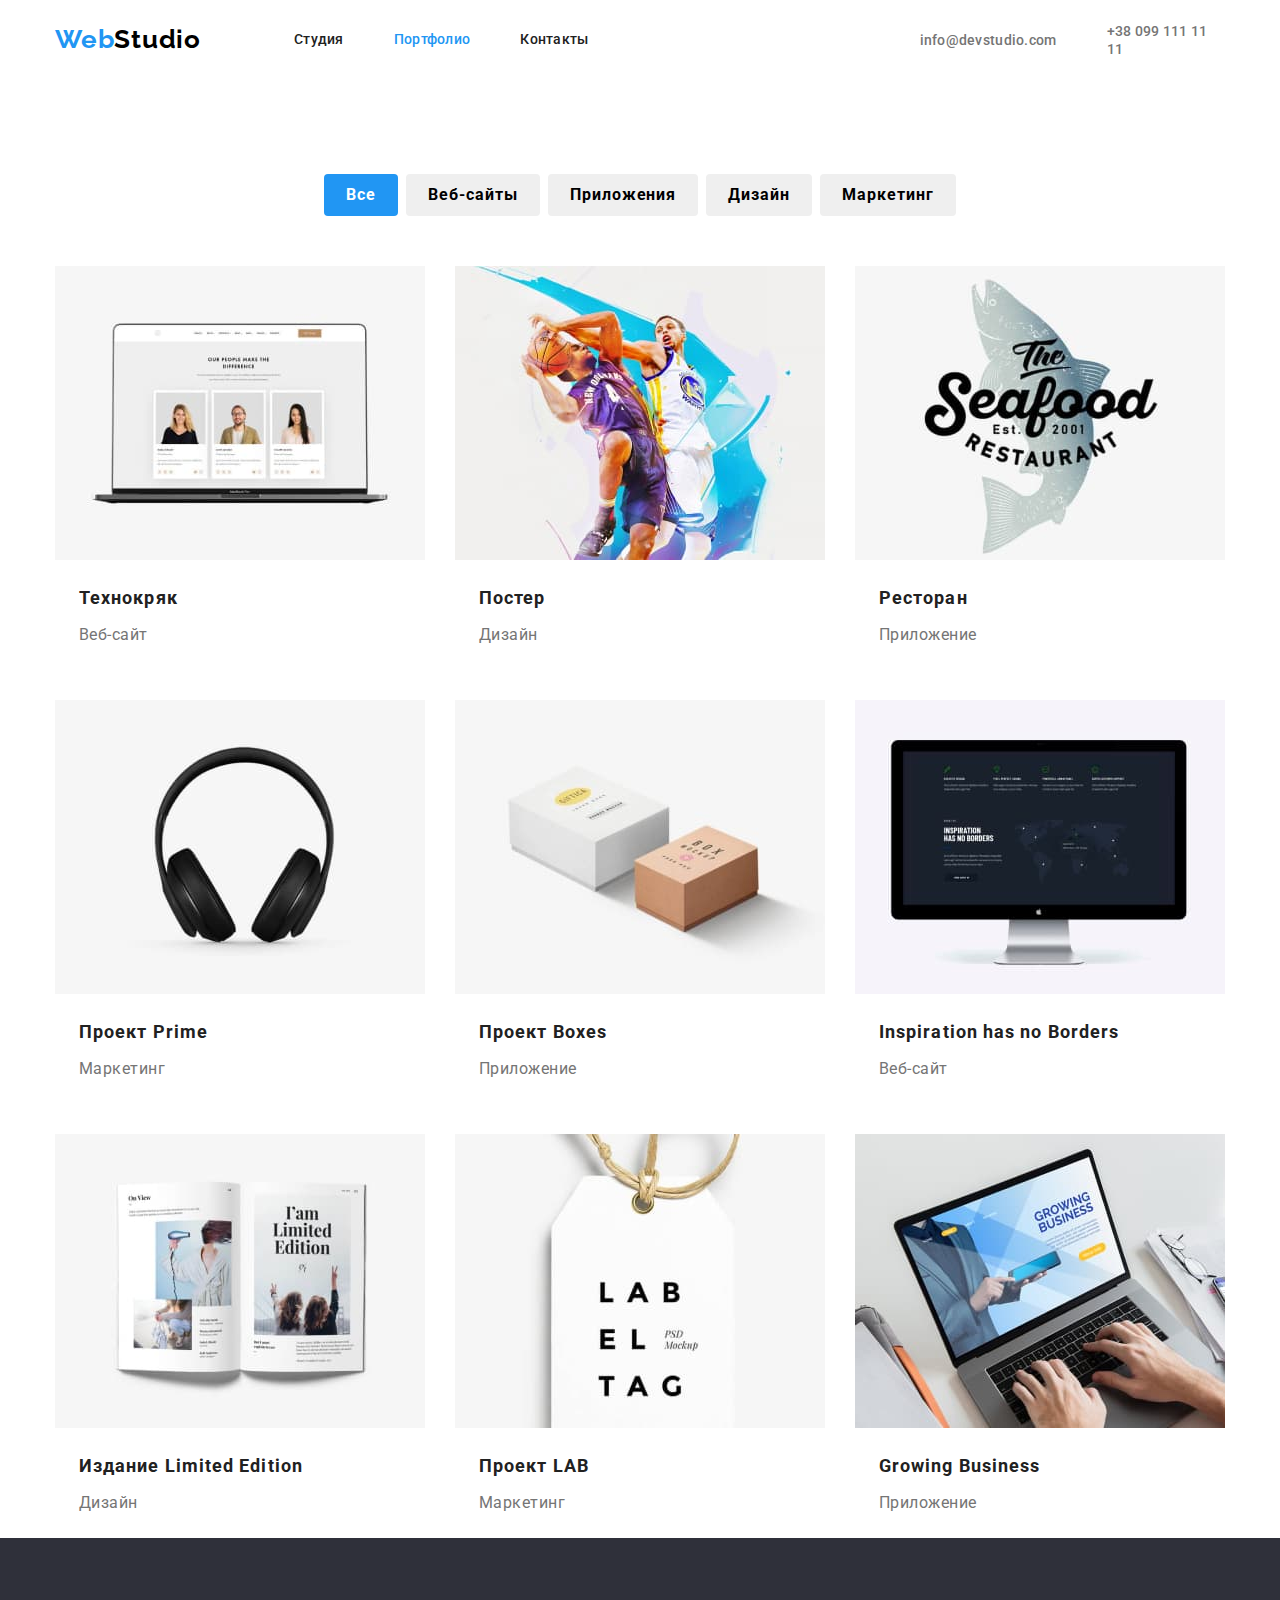
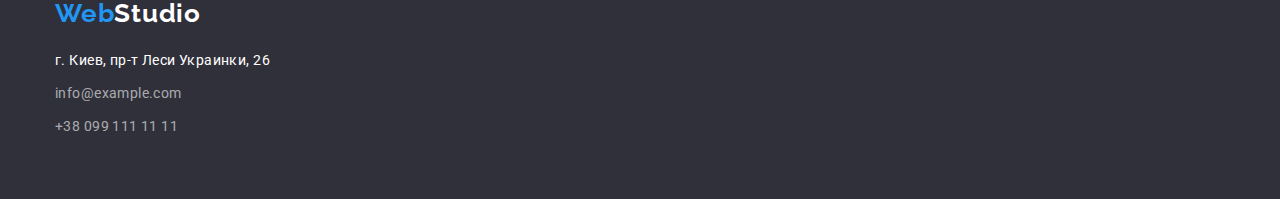
==== commit cb61ffed: "portfolio style" ====
--- a/portfolio.html
+++ b/portfolio.html
@@ -51,7 +51,7 @@
       <section>
         <div class="conteiner">
           <h1 class="visually-hidden">Портфолио</h1>
- <!-- Buttons -->
+          <!-- Buttons -->
           <ul class="list portfolio-but-list">
             <li>
               <button class="btn portfolio-btn-current" type="button">Все</button>
@@ -65,36 +65,50 @@
             <li class="link portfolio-item">
               <a class="link" href="">
                 <img src="./images/portfolio/tehnokryac.jpg" alt="веб-сайт технокряк" width="370" />
-                <h2 class="portfolio-title">Технокряк</h2>
-                <p class="portfolio-text">Веб-сайт</p>
+                <div class="description">
+                  <h2 class="portfolio-title">Технокряк</h2>
+                  <p class="portfolio-text">Веб-сайт</p>
+                </div>
               </a>
             </li>
             <li class="link portfolio-item">
               <a class="link" href="">
                 <img src="./images/portfolio/poster.jpg" alt="Постер" width="370" />
-                <h2 class="portfolio-title">Постер</h2>
-                <p class="portfolio-text">Дизайн</p>
+                <div class="description">
+                  <h2 class="portfolio-title">Постер</h2>
+                  <p class="portfolio-text">Дизайн</p>
+                </div>
               </a>
             </li>
             <li class="link portfolio-item">
               <a class="link" href="">
-                <img src="./images/portfolio/restaurant.jpg" alt="Ресторан морской эды" width="370" />
-                <h2 class="portfolio-title">Ресторан</h2>
-                <p class="portfolio-text">Приложение</p>
+                <img
+                  src="./images/portfolio/restaurant.jpg"
+                  alt="Ресторан морской эды"
+                  width="370"
+                />
+                <div class="description">
+                  <h2 class="portfolio-title">Ресторан</h2>
+                  <p class="portfolio-text">Приложение</p>
+                </div>
               </a>
             </li>
             <li class="link portfolio-item">
               <a class="link" href="">
                 <img src="./images/portfolio/project_prime.jpg" alt="Проект прайм" width="370" />
-                <h2 class="portfolio-title">Проект Prime</h2>
-                <p class="portfolio-text">Маркетинг</p>
+                <div class="description">
+                  <h2 class="portfolio-title">Проект Prime</h2>
+                  <p class="portfolio-text">Маркетинг</p>
+                </div>
               </a>
             </li>
             <li class="link portfolio-item">
               <a class="link" href="">
                 <img src="./images/portfolio/project_boxes.jpg" alt="Проект Коробки" width="370" />
-                <h2 class="portfolio-title">Проект Boxes</h2>
-                <p class="portfolio-text">Приложение</p>
+                <div class="description">
+                  <h2 class="portfolio-title">Проект Boxes</h2>
+                  <p class="portfolio-text">Приложение</p>
+                </div>
               </a>
             </li>
             <li class="link portfolio-item">
@@ -105,23 +119,29 @@
                   alt="Inspiration has no Borders"
                   width="370"
                 />
-                <h2 lang="en" class="portfolio-title">Inspiration has no Borders</h2>
-                <p class="portfolio-text">Веб-сайт</p>
+                <div class="description">
+                  <h2 lang="en" class="portfolio-title">Inspiration has no Borders</h2>
+                  <p class="portfolio-text">Веб-сайт</p>
+                </div>
               </a>
             </li>
             <li class="link portfolio-item">
               <a class="link" href="">
                 <img src="./images/portfolio/limeted_edition.jpg" alt="Издание" width="370" />
-                <h2 class="portfolio-title">Издание Limited Edition</h2>
-                <p class="portfolio-text">Дизайн</p>
+                <div class="description">
+                  <h2 class="portfolio-title">Издание Limited Edition</h2>
+                  <p class="portfolio-text">Дизайн</p>
+                </div>
               </a>
             </li>
-  
+
             <li class="link portfolio-item">
               <a class="link" href="">
                 <img src="./images/portfolio/project_lab.jpg" alt="Проект ЛАБ" width="370" />
-                <h2 class="portfolio-title">Проект LAB</h2>
-                <p class="portfolio-text">Маркетинг</p>
+                <div class="description">
+                  <h2 class="portfolio-title">Проект LAB</h2>
+                  <p class="portfolio-text">Маркетинг</p>
+                </div>
               </a>
             </li>
             <li class="link portfolio-item">
@@ -132,12 +152,14 @@
                   alt="Growing Business"
                   width="370"
                 />
-                <h2 class="portfolio-title">Growing Business</h2>
-                <p class="portfolio-text">Приложение</p>
+                <div class="description">
+                  <h2 class="portfolio-title">Growing Business</h2>
+                  <p class="portfolio-text">Приложение</p>
+                </div>
               </a>
             </li>
           </ul>
-        </div>       
+        </div>
       </section>
     </main>
 
--- a/css/styles.css
+++ b/css/styles.css
@@ -36,8 +36,10 @@
 h3,
 h4,
 h5,
-p {
+p,
+ul {
   margin: 0;
+  padding: 0;
 }
 img {
   display: block;
@@ -46,8 +48,7 @@
   width: 1200px;
   margin: 0 auto;
   padding: 0 15px;
-  outline: 2px solid red;
-}
+ }
 
 /* Base styles */
 .btn {
@@ -376,7 +377,7 @@
 
   color: rgba(255, 255, 255, 0.6);
 }
-/* Box decoration */
+/* Boxes decoration */
 .footer {
   padding: 60px 0;
 }
@@ -396,7 +397,7 @@
 
 /* Portfolio */
 
-/* Buttons */
+      /* Buttons */
 .portfolio-but-list {
   display: flex;
   gap: 8px;
@@ -404,6 +405,9 @@
   padding-top: 94px;
   margin-bottom: 50px;
 }
+     /* Cards */
+
+     /* Text specification */
 .portfolio-title {
   font-weight: 700;
   font-size: 18px;
@@ -428,8 +432,23 @@
 
   color: #2196f3;
 }
+
+/* Boxes specification */
+
+
 .portfolio-list {
   display: flex;
   flex-wrap: wrap;
   gap: 30px;
+}
+.portfolio-item {
+  display: list-item;
+  min-width: 370px;
+}
+.description {
+  display: block;
+  padding: 20px 24px;
+}
+.portfolio-title {
+  margin-bottom: 4px;
 }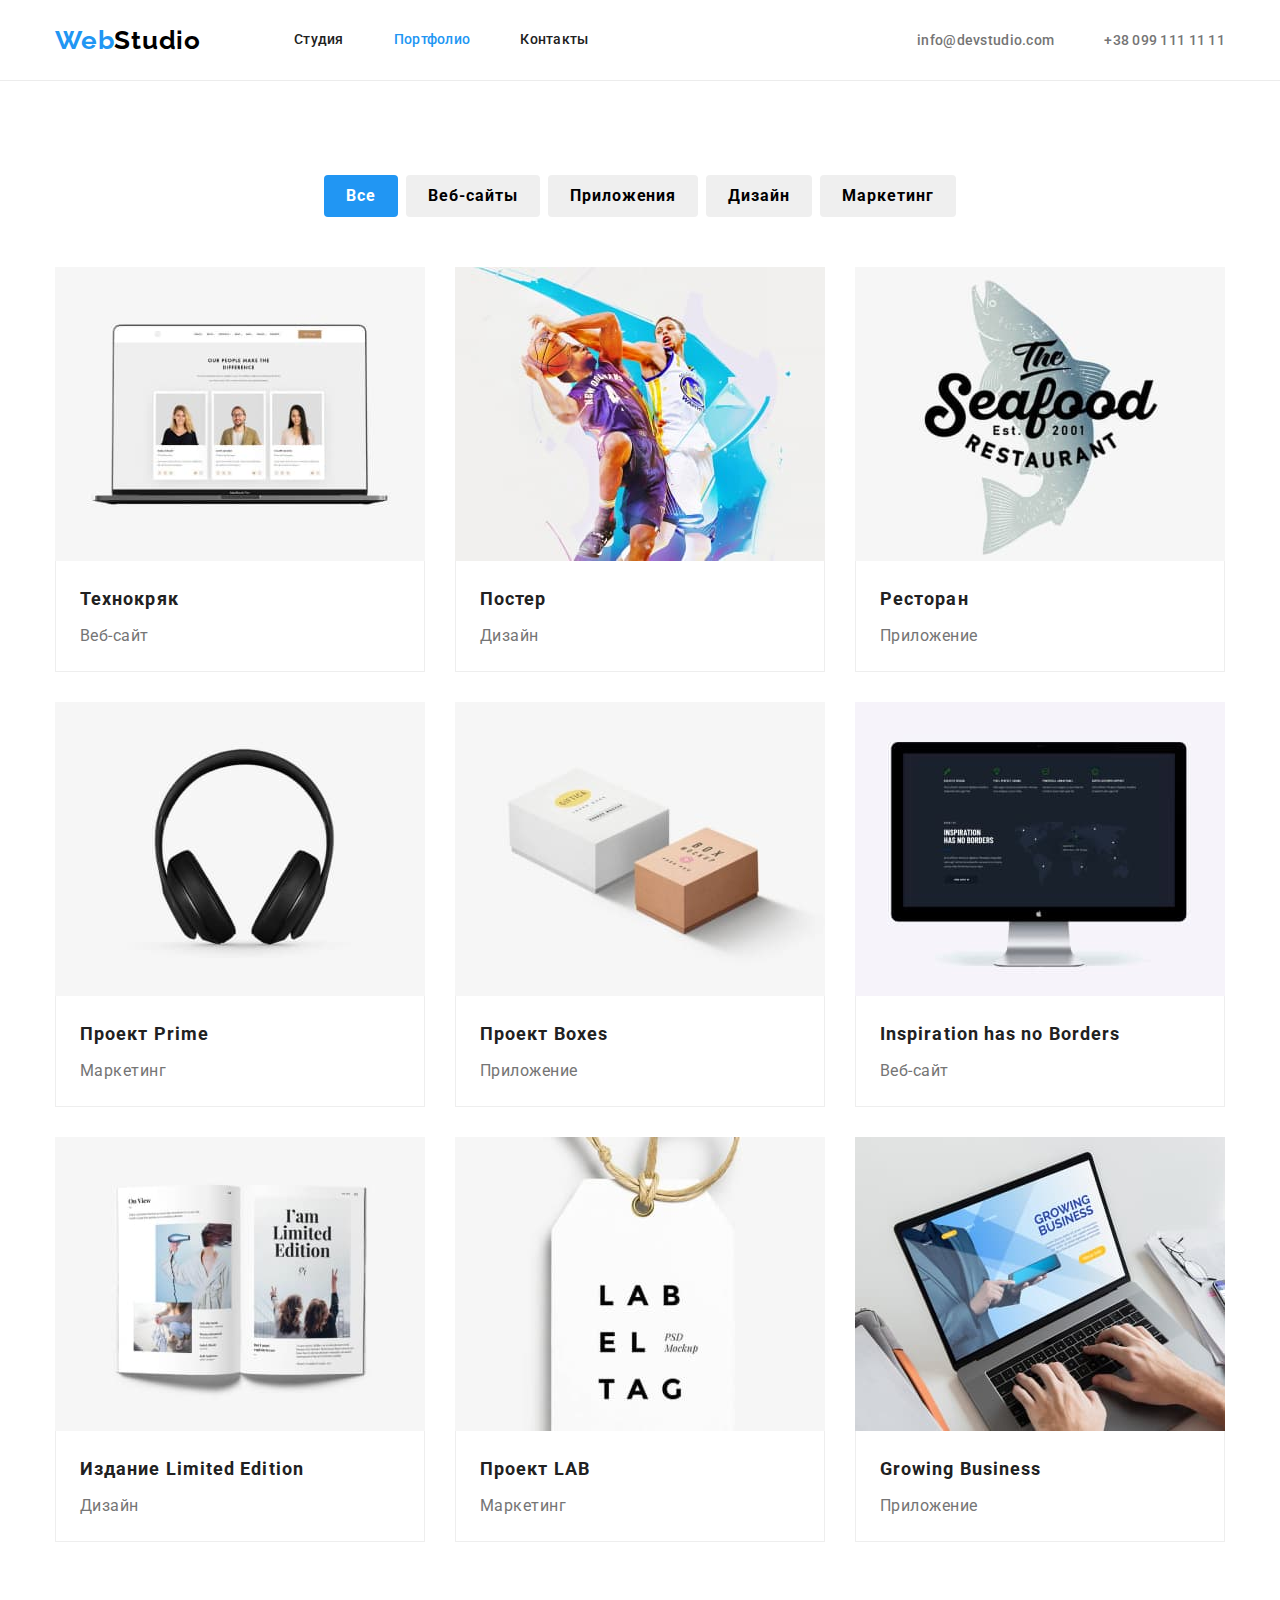
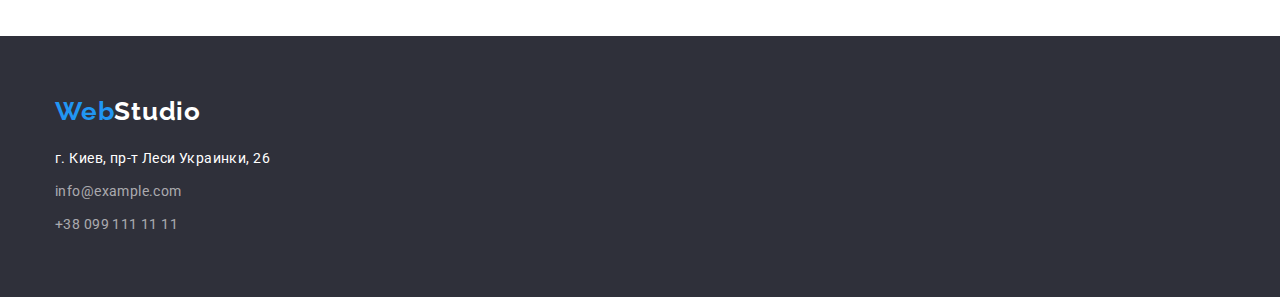
==== commit 1c2810fa: "Edits" ====
--- a/portfolio.html
+++ b/portfolio.html
@@ -48,7 +48,7 @@
     <!-- Main portfolio -->
 
     <main class="portfolio">
-      <section>
+      <section class="portfolio-section" >
         <div class="conteiner">
           <h1 class="visually-hidden">Портфолио</h1>
           <!-- Buttons -->
--- a/css/styles.css
+++ b/css/styles.css
@@ -22,7 +22,6 @@
 
 /* Reset styles */
 
-
 .link,
 .list {
   list-style: none;
@@ -48,7 +47,7 @@
   width: 1200px;
   margin: 0 auto;
   padding: 0 15px;
- }
+}
 
 /* Base styles */
 .btn {
@@ -76,11 +75,14 @@
 
 .header-conteiner {
   display: flex;
+  align-items: center;
 }
 .header {
   background-color: var(--main-white);
 }
-
+.header {
+  border-bottom: 1px solid #ececec;
+}
 /* Logo */
 
 .header-logo {
@@ -98,9 +100,6 @@
   color: #000000;
 }
 .header-logo {
-  display: block;
-  padding-top: 24px;
-  align-items: center;
   margin-right: 93px;
 }
 
@@ -153,7 +152,7 @@
   align-items: center;
 }
 .nav {
-  margin-right: 331px;
+  margin-right: auto;
 }
 
 /* Contacts */
@@ -288,8 +287,10 @@
 }
 .teem-title {
   text-align: center;
-  padding-top: 94px;
   margin-bottom: 50px;
+}
+.teem-link {
+  background-color: var(--main-white);
 }
 .teem-name-title {
   font-weight: 500;
@@ -397,17 +398,16 @@
 
 /* Portfolio */
 
-      /* Buttons */
+/* Buttons */
 .portfolio-but-list {
   display: flex;
   gap: 8px;
   justify-content: center;
-  padding-top: 94px;
   margin-bottom: 50px;
 }
-     /* Cards */
-
-     /* Text specification */
+/* Cards */
+
+/* Text specification */
 .portfolio-title {
   font-weight: 700;
   font-size: 18px;
@@ -434,8 +434,9 @@
 }
 
 /* Boxes specification */
-
-
+.portfolio-section {
+  padding: 94px 0;
+}
 .portfolio-list {
   display: flex;
   flex-wrap: wrap;
@@ -446,9 +447,11 @@
   min-width: 370px;
 }
 .description {
-  display: block;
   padding: 20px 24px;
+  border-right: 1px solid #eeeeee;
+  border-bottom: 1px solid #eeeeee;
+  border-left: 1px solid #eeeeee;
 }
 .portfolio-title {
   margin-bottom: 4px;
-}+}
